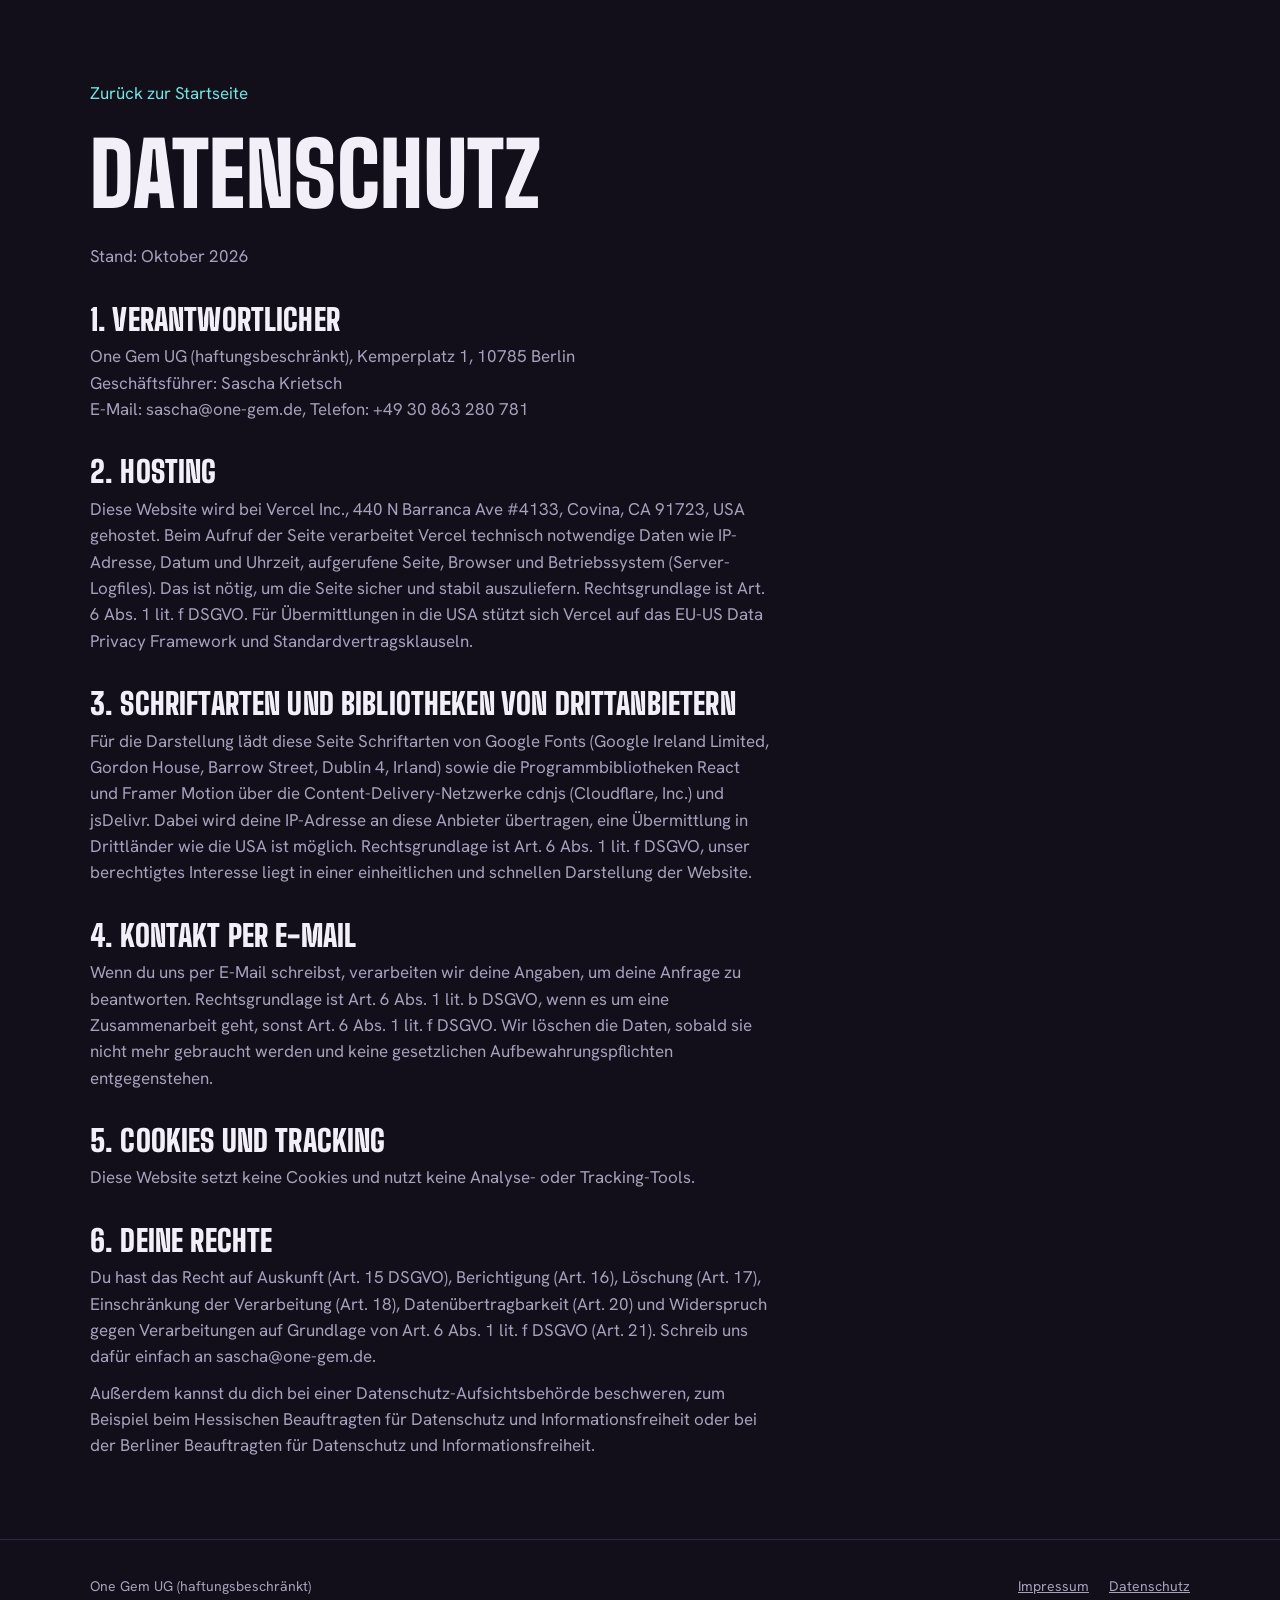
==== datenschutz.html @ e46e485c "One Gem Creator-Seite: Startseite, Impressum, Datenschutz Co-Authored-By: Claude Opus 5.5 <noreply@a" ====
<!doctype html>
<html lang="de">
<head>
<meta charset="utf-8">
<meta name="viewport" content="width=device-width, initial-scale=1, viewport-fit=cover">
<title>Datenschutz – One Gem</title>
<meta name="description" content="Datenschutz der One Gem UG (haftungsbeschränkt)">
<meta name="theme-color" content="#120E1A">
<link rel="icon" href="favicon.svg" type="image/svg+xml">
<link rel="preconnect" href="https://fonts.googleapis.com">
<link rel="preconnect" href="https://fonts.gstatic.com" crossorigin>
<link rel="stylesheet" href="https://fonts.googleapis.com/css2?family=Big+Shoulders+Display:wght@700;900&family=Hanken+Grotesk:wght@400;500;600;700&display=swap">
<link rel="stylesheet" href="style.css">
</head>
<body>
<main class="wrap legal">
<a class="back" href="index.html">Zurück zur Startseite</a>
<h1>Datenschutz</h1>
<p>Stand: Oktober 2026</p>
<h2>1. Verantwortlicher</h2>
<p>One Gem UG (haftungsbeschränkt), Kemperplatz 1, 10785 Berlin<br>Geschäftsführer: Sascha Krietsch<br>E-Mail: sascha@one-gem.de, Telefon: +49 30 863 280 781</p>
<h2>2. Hosting</h2>
<p>Diese Website wird bei Vercel Inc., 440 N Barranca Ave #4133, Covina, CA 91723, USA gehostet. Beim Aufruf der Seite verarbeitet Vercel technisch notwendige Daten wie IP-Adresse, Datum und Uhrzeit, aufgerufene Seite, Browser und Betriebssystem (Server-Logfiles). Das ist nötig, um die Seite sicher und stabil auszuliefern. Rechtsgrundlage ist Art. 6 Abs. 1 lit. f DSGVO. Für Übermittlungen in die USA stützt sich Vercel auf das EU-US Data Privacy Framework und Standardvertragsklauseln.</p>
<h2>3. Schriftarten und Bibliotheken von Drittanbietern</h2>
<p>Für die Darstellung lädt diese Seite Schriftarten von Google Fonts (Google Ireland Limited, Gordon House, Barrow Street, Dublin 4, Irland) sowie die Programmbibliotheken React und Framer Motion über die Content-Delivery-Netzwerke cdnjs (Cloudflare, Inc.) und jsDelivr. Dabei wird deine IP-Adresse an diese Anbieter übertragen, eine Übermittlung in Drittländer wie die USA ist möglich. Rechtsgrundlage ist Art. 6 Abs. 1 lit. f DSGVO, unser berechtigtes Interesse liegt in einer einheitlichen und schnellen Darstellung der Website.</p>
<h2>4. Kontakt per E-Mail</h2>
<p>Wenn du uns per E-Mail schreibst, verarbeiten wir deine Angaben, um deine Anfrage zu beantworten. Rechtsgrundlage ist Art. 6 Abs. 1 lit. b DSGVO, wenn es um eine Zusammenarbeit geht, sonst Art. 6 Abs. 1 lit. f DSGVO. Wir löschen die Daten, sobald sie nicht mehr gebraucht werden und keine gesetzlichen Aufbewahrungspflichten entgegenstehen.</p>
<h2>5. Cookies und Tracking</h2>
<p>Diese Website setzt keine Cookies und nutzt keine Analyse- oder Tracking-Tools.</p>
<h2>6. Deine Rechte</h2>
<p>Du hast das Recht auf Auskunft (Art. 15 DSGVO), Berichtigung (Art. 16), Löschung (Art. 17), Einschränkung der Verarbeitung (Art. 18), Datenübertragbarkeit (Art. 20) und Widerspruch gegen Verarbeitungen auf Grundlage von Art. 6 Abs. 1 lit. f DSGVO (Art. 21). Schreib uns dafür einfach an sascha@one-gem.de.</p>
<p>Außerdem kannst du dich bei einer Datenschutz-Aufsichtsbehörde beschweren, zum Beispiel beim Hessischen Beauftragten für Datenschutz und Informationsfreiheit oder bei der Berliner Beauftragten für Datenschutz und Informationsfreiheit.</p>
</main>
<footer><div class="wrap"><span>One Gem UG (haftungsbeschränkt)</span><nav><a href="impressum.html">Impressum</a><a href="datenschutz.html">Datenschutz</a></nav></div></footer>
</body>
</html>
---- style.css ----
html,body{margin:0}img{max-width:100%}[hidden]{display:none!important}:root{padding-block:env(safe-area-inset-top,0px) env(safe-area-inset-bottom,0px)}

/* Layout: left-aligned club-poster type on violet night, one faceted gem as the hero object, bento services, LIVE band in signal red */
:root{
  --night:#120E1A;      /* page */
  --dusk:#1C1628;       /* raised surfaces */
  --line:#2E2640;       /* hairlines, borders */
  --ink:#F3EFF9;        /* text */
  --haze:#A9A0BC;       /* secondary text */
  --amethyst:#B07CFF;   /* gem, primary accent */
  --aqua:#74E4DE;       /* gem highlight */
  --live:#FF4466;       /* LIVE signal only */
  --display:"Big Shoulders Display","Arial Narrow",Impact,sans-serif;
  --body:"Hanken Grotesk",system-ui,-apple-system,"Segoe UI",sans-serif;
  color-scheme:dark;
}
*{box-sizing:border-box}
html{scroll-behavior:smooth}
@media (prefers-reduced-motion:reduce){html{scroll-behavior:auto}}
body{background:var(--night);color:var(--ink);font-family:var(--body);font-size:17px;line-height:1.55;-webkit-font-smoothing:antialiased;overflow-x:hidden}
a{color:inherit}
:focus-visible{outline:2px solid var(--aqua);outline-offset:3px;border-radius:6px}
.wrap{max-width:1180px;margin:0 auto;padding-inline:clamp(16px,4vw,40px)}
h1,h2,h3{font-family:var(--display);font-weight:900;line-height:.92;letter-spacing:.005em;text-wrap:balance;margin:0;text-transform:uppercase}
p{margin:0}
.lede{color:var(--haze);max-width:58ch}

/* nav */
.nav{position:sticky;top:env(safe-area-inset-top,0px);z-index:20;background:color-mix(in srgb,var(--night) 82%,transparent);backdrop-filter:blur(12px);-webkit-backdrop-filter:blur(12px);border-bottom:1px solid var(--line)}
.nav .wrap{display:flex;align-items:center;justify-content:space-between;gap:16px;padding-block:14px}
.brand{display:flex;align-items:center;gap:10px;text-decoration:none;font-family:var(--display);font-weight:900;font-size:26px;letter-spacing:.02em}
.brand svg{width:26px;height:26px}
.nav ul{display:flex;gap:28px;list-style:none;margin:0;padding:0;font-weight:500;font-size:15px}
.nav ul a{text-decoration:none;color:var(--haze);transition:color .2s}
.nav ul a:hover{color:var(--ink)}
@media (max-width:820px){.nav ul{display:none}}

.btn{display:inline-flex;align-items:center;justify-content:center;min-height:48px;padding:0 22px;border-radius:999px;font-weight:600;font-size:16px;text-decoration:none;border:1px solid var(--line);background:transparent;color:var(--ink);cursor:pointer;transition:border-color .2s,background .2s,transform .15s}
.btn:hover{border-color:var(--haze)}
.btn:active{transform:scale(.98)}
.btn.gem{border:0;color:#140F1F;background:linear-gradient(110deg,var(--amethyst),var(--aqua));box-shadow:0 8px 30px -10px color-mix(in srgb,var(--amethyst) 70%,transparent)}
.btn.gem:hover{filter:brightness(1.08)}
.btn.sm{min-height:42px;padding:0 18px;font-size:15px}

/* hero */
.hero{position:relative;padding-block:clamp(48px,8vw,96px) clamp(40px,6vw,72px)}
.hero .wrap{display:grid;grid-template-columns:1.25fr .9fr;gap:clamp(24px,4vw,56px);align-items:center}
.hero h1{font-size:clamp(56px,9.4vw,128px)}
.hero h1 .line{display:block;overflow:hidden}
.hero h1 .line span{display:inline-block}
.hero h1 .soft{color:var(--haze)}
.hero .lede{margin-top:24px;font-size:19px}
.hero .ctas{display:flex;flex-wrap:wrap;gap:12px;margin-top:32px}
.gemstage{position:relative;aspect-ratio:1;max-width:100%;width:100%}
.gemstage::before{content:"";position:absolute;inset:12%;border-radius:50%;background:radial-gradient(circle,color-mix(in srgb,var(--amethyst) 40%,transparent),transparent 65%);filter:blur(30px)}
.gemstage svg{position:relative;width:100%;height:100%;overflow:visible}
@media (max-width:860px){.hero .wrap{grid-template-columns:1fr}.gemstage{max-width:340px;justify-self:center;order:-1}}

/* marquee */
.marquee{border-block:1px solid var(--line);overflow:hidden;padding-block:18px;mask-image:linear-gradient(90deg,transparent,#000 8%,#000 92%,transparent);-webkit-mask-image:linear-gradient(90deg,transparent,#000 8%,#000 92%,transparent)}
.marquee .track{display:flex;width:max-content;gap:0}
.marquee .item{display:flex;align-items:center;gap:28px;padding-right:28px;font-family:var(--display);font-weight:700;font-size:clamp(22px,3vw,30px);text-transform:uppercase;white-space:nowrap;color:var(--haze)}
.marquee .item svg{width:14px;height:14px;flex:none}

section{padding-block:clamp(64px,9vw,112px)}
.sechead{display:grid;gap:18px;margin-bottom:clamp(32px,5vw,52px);max-width:760px}
.sechead h2{font-size:clamp(44px,6.4vw,84px)}

/* bento */
.bento{display:grid;grid-template-columns:repeat(6,1fr);gap:14px}
.tile{position:relative;grid-column:span 2;background:var(--dusk);border:1px solid var(--line);border-radius:22px;padding:26px;display:flex;flex-direction:column;gap:10px;min-width:0;overflow:hidden;isolation:isolate}
.tile::after{content:"";position:absolute;inset:0;z-index:-1;opacity:0;transition:opacity .3s;background:radial-gradient(360px circle at var(--mx,50%) var(--my,50%),color-mix(in srgb,var(--amethyst) 22%,transparent),transparent 60%)}
.tile:hover::after{opacity:1}
.tile.wide{grid-column:span 4}
.tile.tall{grid-row:span 2}
.tile h3{font-size:32px;line-height:1}
.tile p{color:var(--haze);font-size:16px}
.tile .ico{width:40px;height:40px;border-radius:12px;display:grid;place-items:center;background:color-mix(in srgb,var(--amethyst) 16%,transparent);color:var(--amethyst);margin-bottom:6px}
.tile .ico svg{width:22px;height:22px}
.tile.wide .bigline{font-family:var(--display);font-weight:900;font-size:clamp(40px,5vw,64px);line-height:.95;text-transform:uppercase;margin-top:auto;background:linear-gradient(100deg,var(--ink) 30%,var(--amethyst));-webkit-background-clip:text;background-clip:text;color:transparent}
@media (max-width:900px){.bento{grid-template-columns:repeat(2,1fr)}.tile,.tile.wide{grid-column:span 2}.tile.tall{grid-row:auto}}
@media (min-width:560px) and (max-width:900px){.tile{grid-column:span 1}.tile.wide{grid-column:span 2}}

/* live band */
.live{background:linear-gradient(180deg,var(--night),color-mix(in srgb,var(--live) 9%,var(--night)) 50%,var(--night))}
.livebadge{display:inline-flex;align-items:center;gap:10px;align-self:start;justify-self:start;background:var(--live);color:#fff;font-weight:700;font-size:14px;letter-spacing:.06em;padding:6px 14px 6px 12px;border-radius:8px}
.livebadge i{width:8px;height:8px;border-radius:50%;background:#fff;display:block}
.livegrid{display:grid;grid-template-columns:1.1fr .9fr;gap:clamp(24px,4vw,48px);align-items:start}
.facts{display:grid;gap:0;border-top:1px solid var(--line)}
.fact{display:grid;grid-template-columns:minmax(120px,auto) 1fr;gap:20px;align-items:baseline;padding-block:22px;border-bottom:1px solid var(--line)}
.fact b{font-family:var(--display);font-weight:900;font-size:clamp(48px,6vw,72px);line-height:.9;font-variant-numeric:tabular-nums}
.fact span{color:var(--haze)}
.howbox{background:var(--dusk);border:1px solid var(--line);border-radius:22px;padding:28px;display:grid;gap:14px}
.howbox h3{font-size:34px}
.howbox p{color:var(--haze)}
.howbox .note{font-size:13.5px;color:var(--haze);border-top:1px solid var(--line);padding-top:14px;opacity:.85}
@media (max-width:860px){.livegrid{grid-template-columns:1fr}}

/* steps */
.steps{display:grid;grid-template-columns:repeat(3,1fr);gap:clamp(20px,3vw,36px);counter-reset:s}
.step{display:grid;gap:12px;padding-top:22px;border-top:2px solid var(--line);min-width:0}
.step .n{font-family:var(--display);font-weight:900;font-size:22px;color:var(--amethyst)}
.step h3{font-size:34px}
.step p{color:var(--haze)}
@media (max-width:760px){.steps{grid-template-columns:1fr}}

/* beguna */
.case{display:grid;grid-template-columns:1fr 1fr;gap:clamp(24px,4vw,56px);align-items:center}
.case .stats{display:grid;gap:14px}
.stat{background:var(--dusk);border:1px solid var(--line);border-radius:18px;padding:22px 24px;display:grid;gap:4px}
.stat b{font-family:var(--display);font-weight:900;font-size:clamp(44px,5vw,60px);line-height:1;font-variant-numeric:tabular-nums}
.stat span{color:var(--haze);font-size:15px}
.case .lede{margin-top:20px}
@media (max-width:860px){.case{grid-template-columns:1fr}}

/* beguna hint */
.hint{display:grid;grid-template-columns:auto 1fr;gap:16px;align-items:start;max-width:820px;border:1px dashed var(--line);border-radius:18px;padding:20px 22px}
.hint p{color:var(--haze);font-size:16px}
.hint b{color:var(--ink);font-weight:600}
.hintmark{padding-top:2px}
/* events */
.events{border-top:1px solid var(--line)}
.rave{font-family:var(--display);font-weight:900;font-size:clamp(84px,17vw,230px);line-height:.8;text-transform:uppercase;letter-spacing:-.01em;color:transparent;-webkit-text-stroke:1.5px var(--line);user-select:none;white-space:nowrap}
.eventrow{display:grid;grid-template-columns:1fr 1fr;gap:clamp(24px,4vw,56px);margin-top:28px;align-items:start}
.chips{display:flex;flex-wrap:wrap;gap:10px}
.chip{border:1px solid var(--line);border-radius:999px;padding:8px 16px;font-weight:500;font-size:15px;color:var(--ink)}
@media (max-width:760px){.eventrow{grid-template-columns:1fr}}
.raveclip{overflow:hidden}

/* team */
.team{display:grid;grid-template-columns:1fr 1fr;gap:14px}
.person{background:var(--dusk);border:1px solid var(--line);border-radius:22px;padding:26px;display:grid;grid-template-columns:64px 1fr;gap:18px;align-items:center;min-width:0}
.avatar{width:64px;height:64px;border-radius:50%;display:grid;place-items:center;font-family:var(--display);font-weight:900;font-size:26px;color:#140F1F;background:linear-gradient(135deg,var(--amethyst),var(--aqua))}
.person h3{font-size:30px}
.person p{color:var(--haze);font-size:15px}
@media (max-width:760px){.team{grid-template-columns:1fr}}

/* contact */
.contact{background:var(--dusk);border:1px solid var(--line);border-radius:28px;padding:clamp(28px,5vw,56px);display:grid;grid-template-columns:1.1fr .9fr;gap:clamp(24px,4vw,48px);align-items:center;position:relative;overflow:hidden}
.contact::before{content:"";position:absolute;width:520px;height:520px;right:-180px;top:-200px;border-radius:50%;background:radial-gradient(circle,color-mix(in srgb,var(--amethyst) 28%,transparent),transparent 65%);pointer-events:none}
.contact h2{font-size:clamp(44px,6vw,76px)}
.mails{display:grid;gap:12px;position:relative}
.mail{display:flex;align-items:center;justify-content:space-between;gap:12px;background:var(--night);border:1px solid var(--line);border-radius:16px;padding:14px 14px 14px 18px;min-width:0}
.mail div{min-width:0}
.mail small{display:block;color:var(--haze);font-size:13px}
.mail code{font-family:var(--body);font-weight:600;font-size:16px;user-select:all;overflow-wrap:anywhere}
@media (max-width:860px){.contact{grid-template-columns:1fr}}

footer{border-top:1px solid var(--line);padding-block:36px 48px;color:var(--haze);font-size:14px}
footer .wrap{display:flex;flex-wrap:wrap;justify-content:space-between;gap:20px}
footer address{font-style:normal;line-height:1.7}
footer nav{display:flex;gap:20px}

/* legal pages */
.legal{padding-block:clamp(40px,7vw,80px)}
.legal h1{font-size:clamp(48px,8vw,88px);margin-bottom:28px}
.legal h2{font-size:30px;margin:36px 0 10px}
.legal p,.legal li{color:var(--haze);max-width:68ch}
.legal p+p{margin-top:10px}
.legal strong{color:var(--ink);font-weight:600}
.legal a{color:var(--aqua)}
.back{display:inline-block;margin-bottom:28px;color:var(--haze);text-decoration:none}
.back:hover{color:var(--ink)}
noscript p{padding:40px 16px;text-align:center}
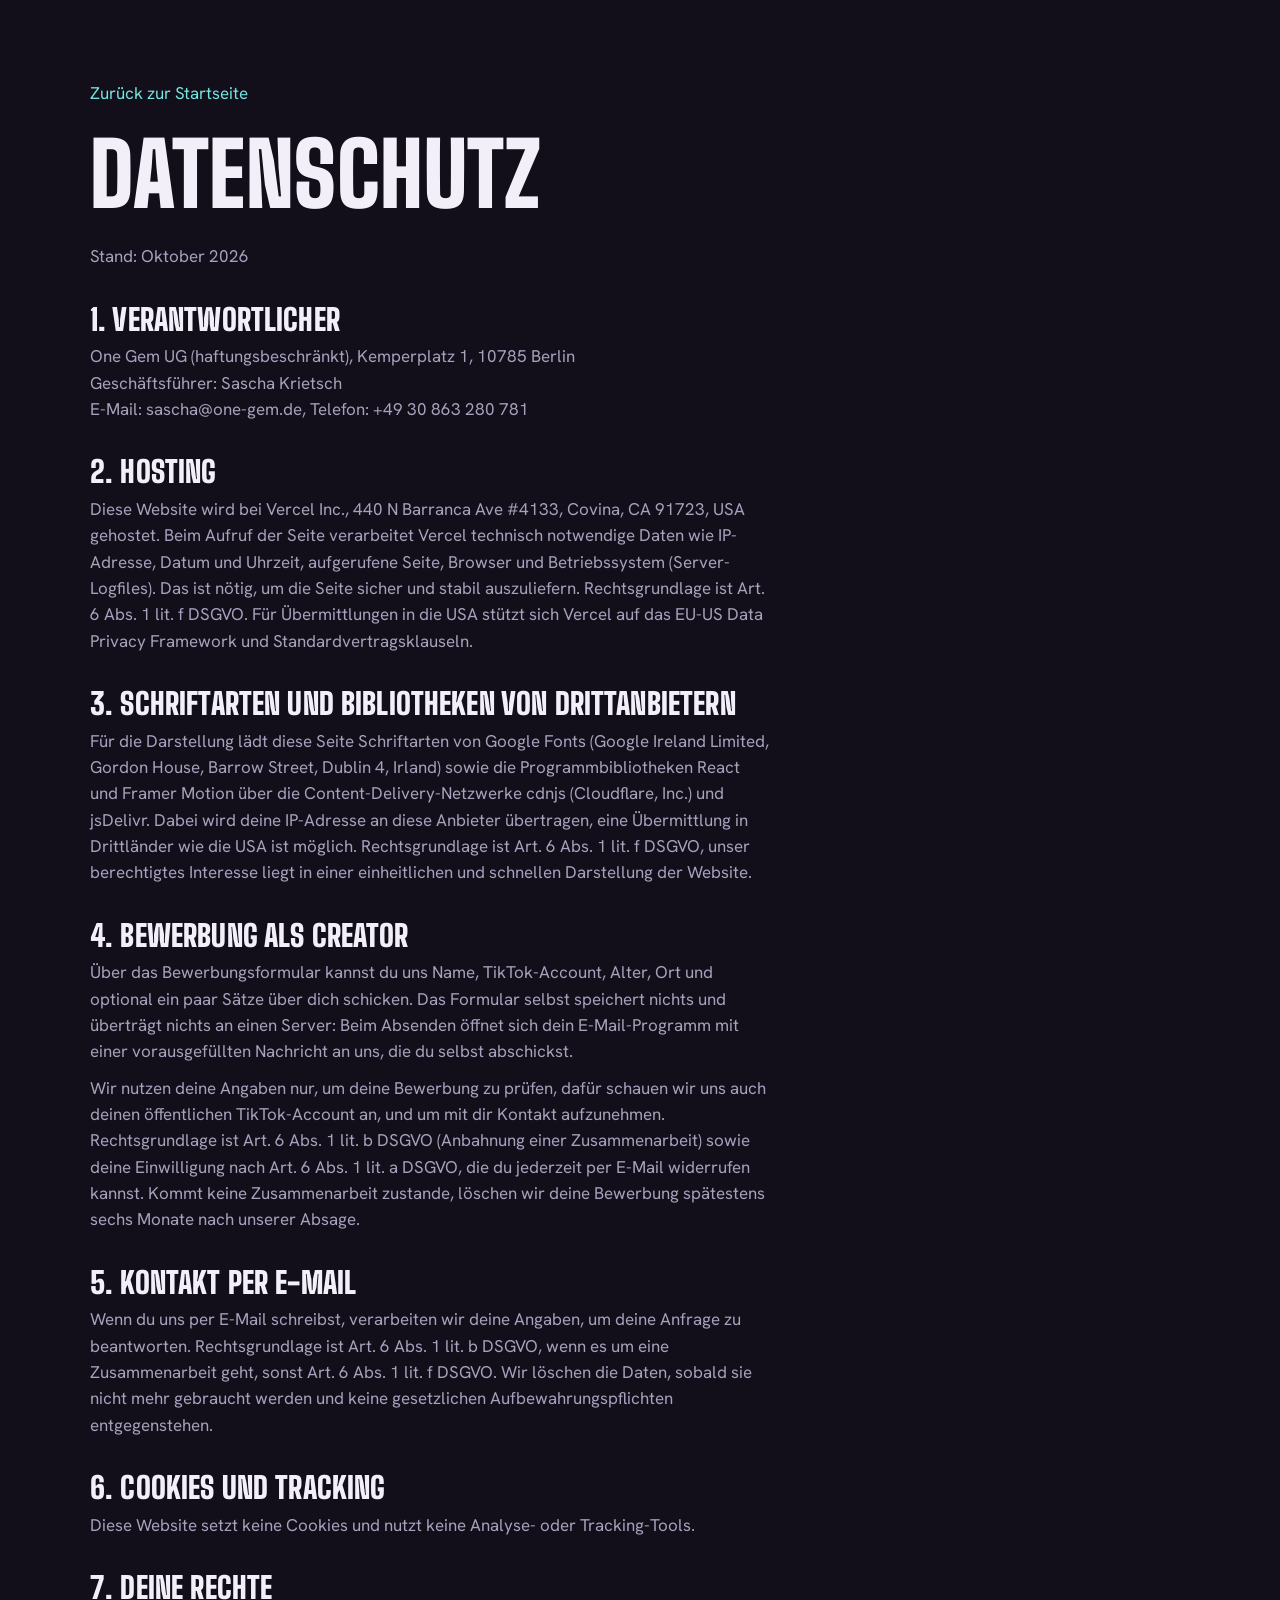
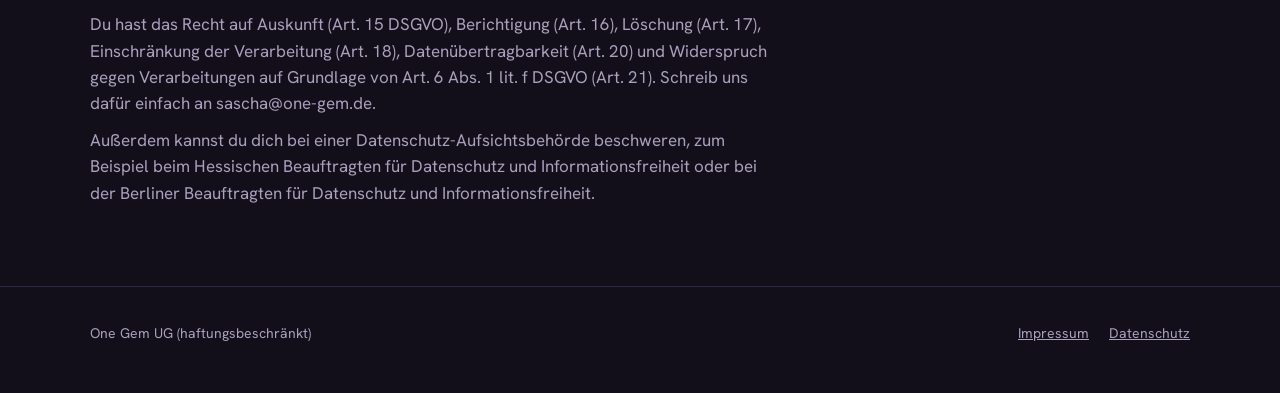
==== commit ba98b345: "Bewerbungsbereich für Creator + Datenschutz ergänzt Co-Authored-By: Claude Opus 5.5 <noreply@anthrop" ====
--- a/datenschutz.html
+++ b/datenschutz.html
@@ -23,11 +23,14 @@
 <p>Diese Website wird bei Vercel Inc., 440 N Barranca Ave #4133, Covina, CA 91723, USA gehostet. Beim Aufruf der Seite verarbeitet Vercel technisch notwendige Daten wie IP-Adresse, Datum und Uhrzeit, aufgerufene Seite, Browser und Betriebssystem (Server-Logfiles). Das ist nötig, um die Seite sicher und stabil auszuliefern. Rechtsgrundlage ist Art. 6 Abs. 1 lit. f DSGVO. Für Übermittlungen in die USA stützt sich Vercel auf das EU-US Data Privacy Framework und Standardvertragsklauseln.</p>
 <h2>3. Schriftarten und Bibliotheken von Drittanbietern</h2>
 <p>Für die Darstellung lädt diese Seite Schriftarten von Google Fonts (Google Ireland Limited, Gordon House, Barrow Street, Dublin 4, Irland) sowie die Programmbibliotheken React und Framer Motion über die Content-Delivery-Netzwerke cdnjs (Cloudflare, Inc.) und jsDelivr. Dabei wird deine IP-Adresse an diese Anbieter übertragen, eine Übermittlung in Drittländer wie die USA ist möglich. Rechtsgrundlage ist Art. 6 Abs. 1 lit. f DSGVO, unser berechtigtes Interesse liegt in einer einheitlichen und schnellen Darstellung der Website.</p>
-<h2>4. Kontakt per E-Mail</h2>
+<h2>4. Bewerbung als Creator</h2>
+<p>Über das Bewerbungsformular kannst du uns Name, TikTok-Account, Alter, Ort und optional ein paar Sätze über dich schicken. Das Formular selbst speichert nichts und überträgt nichts an einen Server: Beim Absenden öffnet sich dein E-Mail-Programm mit einer vorausgefüllten Nachricht an uns, die du selbst abschickst.</p>
+<p>Wir nutzen deine Angaben nur, um deine Bewerbung zu prüfen, dafür schauen wir uns auch deinen öffentlichen TikTok-Account an, und um mit dir Kontakt aufzunehmen. Rechtsgrundlage ist Art. 6 Abs. 1 lit. b DSGVO (Anbahnung einer Zusammenarbeit) sowie deine Einwilligung nach Art. 6 Abs. 1 lit. a DSGVO, die du jederzeit per E-Mail widerrufen kannst. Kommt keine Zusammenarbeit zustande, löschen wir deine Bewerbung spätestens sechs Monate nach unserer Absage.</p>
+<h2>5. Kontakt per E-Mail</h2>
 <p>Wenn du uns per E-Mail schreibst, verarbeiten wir deine Angaben, um deine Anfrage zu beantworten. Rechtsgrundlage ist Art. 6 Abs. 1 lit. b DSGVO, wenn es um eine Zusammenarbeit geht, sonst Art. 6 Abs. 1 lit. f DSGVO. Wir löschen die Daten, sobald sie nicht mehr gebraucht werden und keine gesetzlichen Aufbewahrungspflichten entgegenstehen.</p>
-<h2>5. Cookies und Tracking</h2>
+<h2>6. Cookies und Tracking</h2>
 <p>Diese Website setzt keine Cookies und nutzt keine Analyse- oder Tracking-Tools.</p>
-<h2>6. Deine Rechte</h2>
+<h2>7. Deine Rechte</h2>
 <p>Du hast das Recht auf Auskunft (Art. 15 DSGVO), Berichtigung (Art. 16), Löschung (Art. 17), Einschränkung der Verarbeitung (Art. 18), Datenübertragbarkeit (Art. 20) und Widerspruch gegen Verarbeitungen auf Grundlage von Art. 6 Abs. 1 lit. f DSGVO (Art. 21). Schreib uns dafür einfach an sascha@one-gem.de.</p>
 <p>Außerdem kannst du dich bei einer Datenschutz-Aufsichtsbehörde beschweren, zum Beispiel beim Hessischen Beauftragten für Datenschutz und Informationsfreiheit oder bei der Berliner Beauftragten für Datenschutz und Informationsfreiheit.</p>
 </main>
--- a/style.css
+++ b/style.css
@@ -162,3 +162,37 @@
 .back{display:inline-block;margin-bottom:28px;color:var(--haze);text-decoration:none}
 .back:hover{color:var(--ink)}
 noscript p{padding:40px 16px;text-align:center}
+
+/* apply */
+.applysec{background:linear-gradient(180deg,var(--night),color-mix(in srgb,var(--amethyst) 7%,var(--night)) 60%,var(--night))}
+.applygrid{display:grid;grid-template-columns:.9fr 1.1fr;gap:clamp(28px,5vw,64px);align-items:start}
+.reqs{list-style:none;padding:0;margin:8px 0 0;display:grid;gap:10px;color:var(--ink)}
+.reqs li{display:flex;gap:10px;align-items:baseline}
+.reqs li::before{content:"";flex:none;width:8px;height:8px;border-radius:2px;transform:rotate(45deg) translateY(-1px);background:linear-gradient(135deg,var(--amethyst),var(--aqua))}
+.applycard{background:var(--dusk);border:1px solid var(--line);border-radius:24px;padding:clamp(22px,4vw,34px);display:grid;gap:18px;min-width:0}
+.applycard h3{font-size:36px}
+.applycard p{color:var(--haze)}
+.applycard b{color:var(--ink);font-weight:600}
+.field{display:grid;gap:7px;min-width:0}
+.field label{font-weight:600;font-size:15px}
+.field input,.field textarea{width:100%;font:inherit;font-size:16px;color:var(--ink);background:var(--night);border:1px solid var(--line);border-radius:12px;padding:12px 14px;min-height:48px;transition:border-color .2s,box-shadow .2s}
+.field textarea{resize:vertical;min-height:110px}
+.field input::placeholder,.field textarea::placeholder{color:color-mix(in srgb,var(--haze) 60%,transparent)}
+.field input:focus,.field textarea:focus{outline:none;border-color:var(--amethyst);box-shadow:0 0 0 3px color-mix(in srgb,var(--amethyst) 30%,transparent)}
+.prefix{position:relative}
+.prefix span{position:absolute;left:14px;top:50%;transform:translateY(-50%);color:var(--haze);pointer-events:none}
+.prefix input{padding-left:30px}
+.fhint{font-size:13.5px;color:var(--haze);margin:0}
+.ferr{font-size:13.5px;color:var(--live);margin:0}
+.has-error input,.has-error textarea{border-color:var(--live)}
+.row2{display:grid;grid-template-columns:1fr 2fr;gap:14px}
+.consent{display:grid;grid-template-columns:auto 1fr;gap:12px;align-items:start;font-size:14.5px;color:var(--haze)}
+.consent input{width:20px;height:20px;margin:2px 0 0;accent-color:var(--amethyst)}
+.consent a{color:var(--aqua)}
+.consent.has-error input{outline:2px solid var(--live);outline-offset:2px}
+.applycard .btn{justify-self:start}
+.summary{white-space:pre-wrap;overflow-wrap:anywhere;font:14px/1.5 var(--body);background:var(--night);border:1px solid var(--line);border-radius:12px;padding:14px;margin:0;color:var(--ink);user-select:all}
+input[type=number]{-moz-appearance:textfield}
+input[type=number]::-webkit-inner-spin-button,input[type=number]::-webkit-outer-spin-button{-webkit-appearance:none;margin:0}
+@media (max-width:860px){.applygrid{grid-template-columns:1fr}}
+@media (max-width:420px){.row2{grid-template-columns:1fr}}
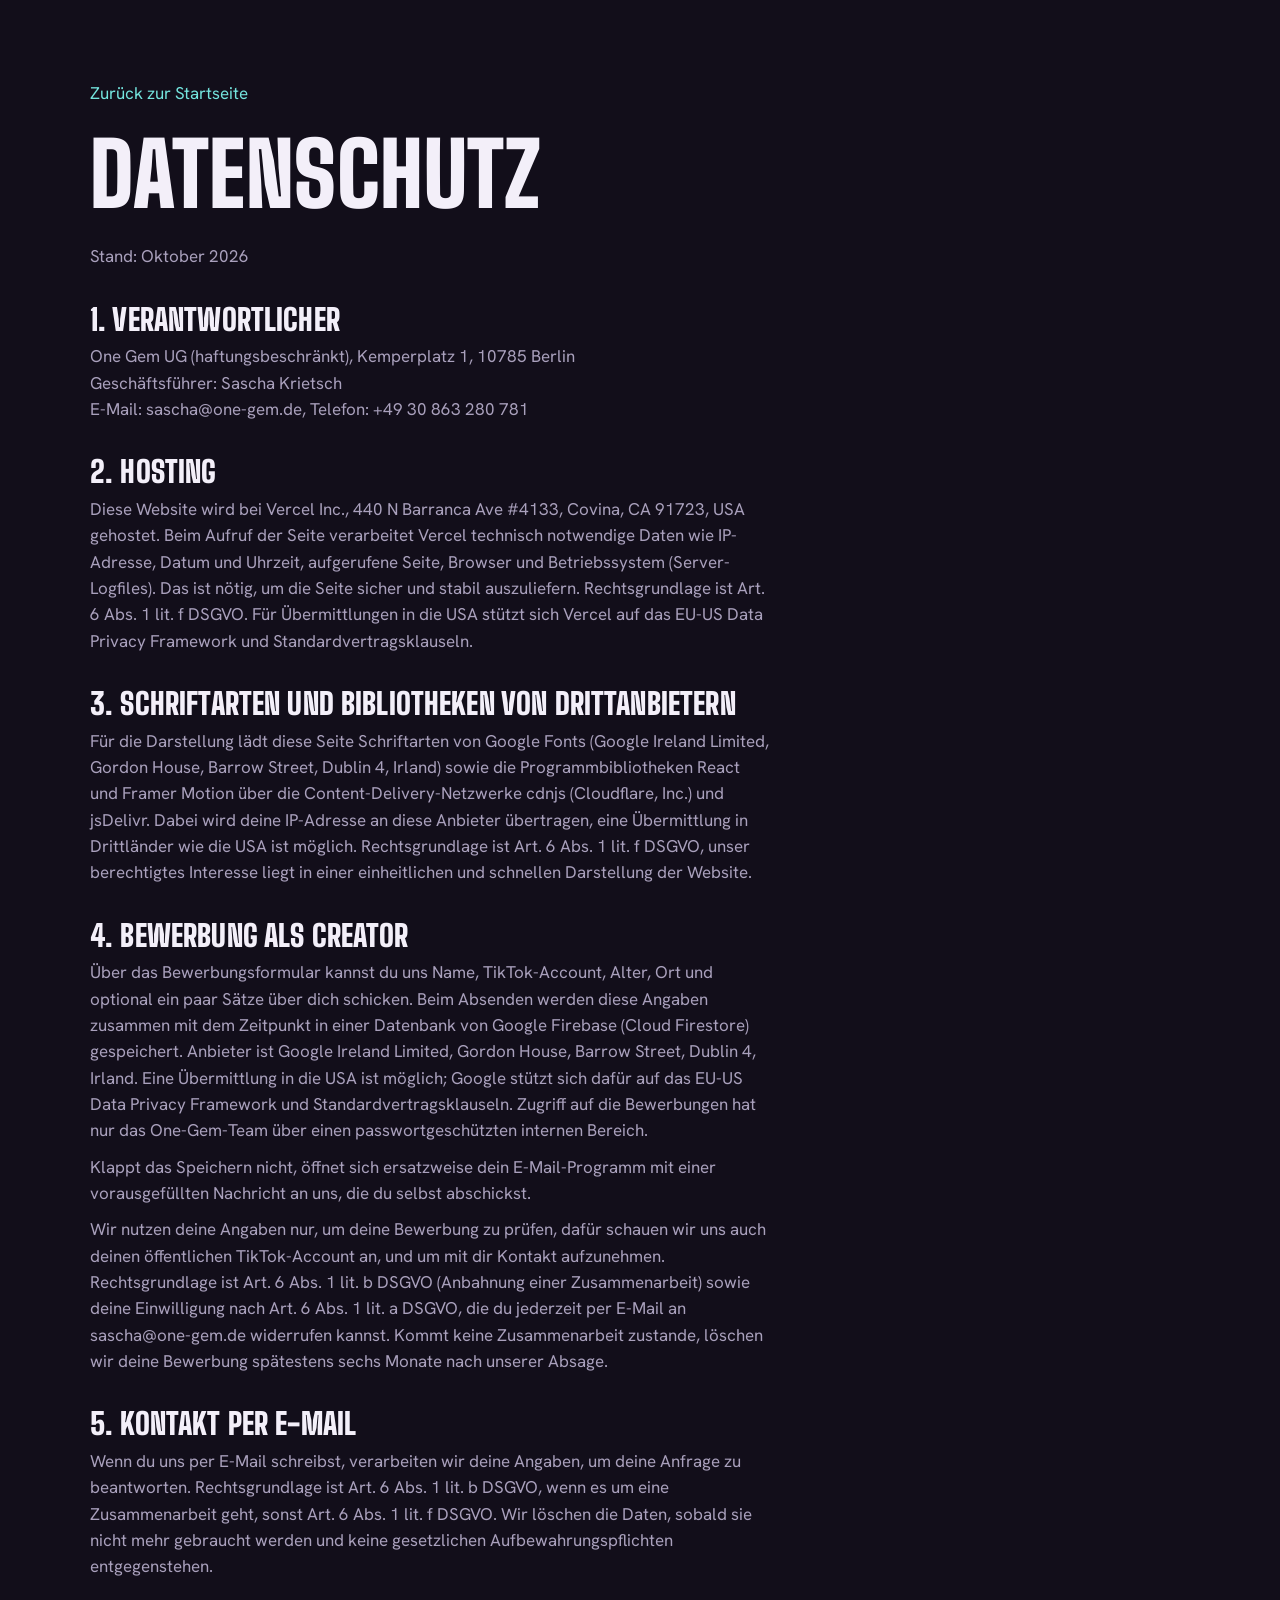
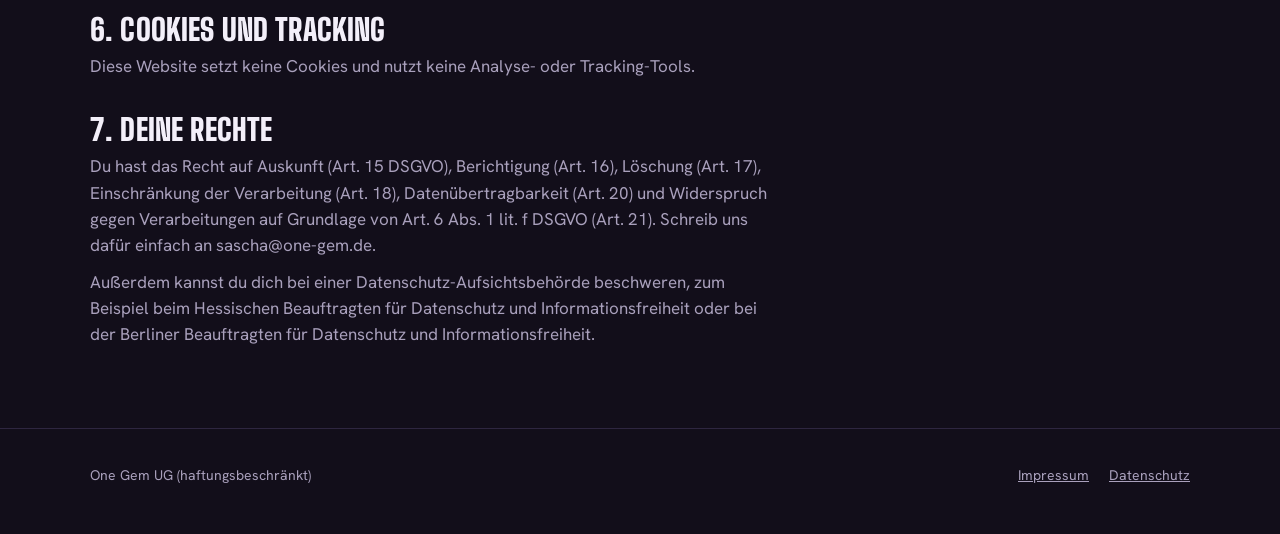
==== commit c37ceaa6: "Bewerbungen in Firestore speichern + interner Bereich intern.html Co-Authored-By: Claude Opus 5.5 <n" ====
--- a/datenschutz.html
+++ b/datenschutz.html
@@ -24,8 +24,9 @@
 <h2>3. Schriftarten und Bibliotheken von Drittanbietern</h2>
 <p>Für die Darstellung lädt diese Seite Schriftarten von Google Fonts (Google Ireland Limited, Gordon House, Barrow Street, Dublin 4, Irland) sowie die Programmbibliotheken React und Framer Motion über die Content-Delivery-Netzwerke cdnjs (Cloudflare, Inc.) und jsDelivr. Dabei wird deine IP-Adresse an diese Anbieter übertragen, eine Übermittlung in Drittländer wie die USA ist möglich. Rechtsgrundlage ist Art. 6 Abs. 1 lit. f DSGVO, unser berechtigtes Interesse liegt in einer einheitlichen und schnellen Darstellung der Website.</p>
 <h2>4. Bewerbung als Creator</h2>
-<p>Über das Bewerbungsformular kannst du uns Name, TikTok-Account, Alter, Ort und optional ein paar Sätze über dich schicken. Das Formular selbst speichert nichts und überträgt nichts an einen Server: Beim Absenden öffnet sich dein E-Mail-Programm mit einer vorausgefüllten Nachricht an uns, die du selbst abschickst.</p>
-<p>Wir nutzen deine Angaben nur, um deine Bewerbung zu prüfen, dafür schauen wir uns auch deinen öffentlichen TikTok-Account an, und um mit dir Kontakt aufzunehmen. Rechtsgrundlage ist Art. 6 Abs. 1 lit. b DSGVO (Anbahnung einer Zusammenarbeit) sowie deine Einwilligung nach Art. 6 Abs. 1 lit. a DSGVO, die du jederzeit per E-Mail widerrufen kannst. Kommt keine Zusammenarbeit zustande, löschen wir deine Bewerbung spätestens sechs Monate nach unserer Absage.</p>
+<p>Über das Bewerbungsformular kannst du uns Name, TikTok-Account, Alter, Ort und optional ein paar Sätze über dich schicken. Beim Absenden werden diese Angaben zusammen mit dem Zeitpunkt in einer Datenbank von Google Firebase (Cloud Firestore) gespeichert. Anbieter ist Google Ireland Limited, Gordon House, Barrow Street, Dublin 4, Irland. Eine Übermittlung in die USA ist möglich; Google stützt sich dafür auf das EU-US Data Privacy Framework und Standardvertragsklauseln. Zugriff auf die Bewerbungen hat nur das One-Gem-Team über einen passwortgeschützten internen Bereich.</p>
+<p>Klappt das Speichern nicht, öffnet sich ersatzweise dein E-Mail-Programm mit einer vorausgefüllten Nachricht an uns, die du selbst abschickst.</p>
+<p>Wir nutzen deine Angaben nur, um deine Bewerbung zu prüfen, dafür schauen wir uns auch deinen öffentlichen TikTok-Account an, und um mit dir Kontakt aufzunehmen. Rechtsgrundlage ist Art. 6 Abs. 1 lit. b DSGVO (Anbahnung einer Zusammenarbeit) sowie deine Einwilligung nach Art. 6 Abs. 1 lit. a DSGVO, die du jederzeit per E-Mail an sascha@one-gem.de widerrufen kannst. Kommt keine Zusammenarbeit zustande, löschen wir deine Bewerbung spätestens sechs Monate nach unserer Absage.</p>
 <h2>5. Kontakt per E-Mail</h2>
 <p>Wenn du uns per E-Mail schreibst, verarbeiten wir deine Angaben, um deine Anfrage zu beantworten. Rechtsgrundlage ist Art. 6 Abs. 1 lit. b DSGVO, wenn es um eine Zusammenarbeit geht, sonst Art. 6 Abs. 1 lit. f DSGVO. Wir löschen die Daten, sobald sie nicht mehr gebraucht werden und keine gesetzlichen Aufbewahrungspflichten entgegenstehen.</p>
 <h2>6. Cookies und Tracking</h2>
